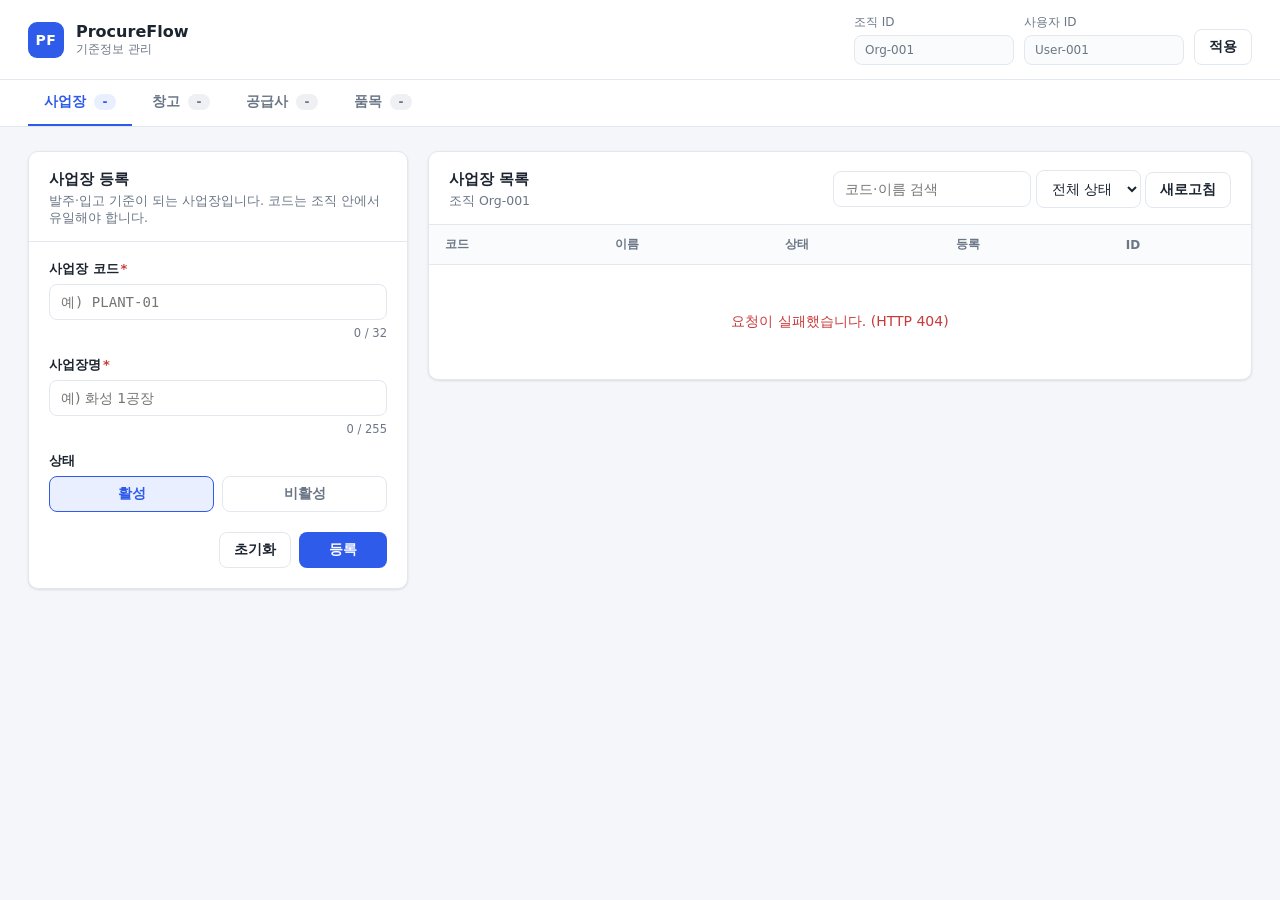
==== front/index.html @ db867587 "feat(front): 기준정보 등록·조회 화면 추가 Co-authored-by: Cursor <cursoragent@cursor.com>" ====
<!doctype html>
<html lang="ko">
<head>
  <meta charset="utf-8">
  <meta name="viewport" content="width=device-width, initial-scale=1">
  <title>ProcureFlow · 기준정보 관리</title>
  <link rel="stylesheet" href="./styles.css">
</head>
<body>
  <header class="topbar">
    <div class="brand">
      <span class="brand-mark">PF</span>
      <div>
        <div class="brand-title">ProcureFlow</div>
        <div class="brand-sub">기준정보 관리</div>
      </div>
    </div>

    <form id="actor-form" class="actor" autocomplete="off">
      <label class="actor-field">
        <span>조직 ID</span>
        <input id="actor-org" name="orgId" maxlength="64" required placeholder="X-Org-Id">
      </label>
      <label class="actor-field">
        <span>사용자 ID</span>
        <input id="actor-user" name="userId" maxlength="64" required placeholder="X-User-Id">
      </label>
      <button type="submit" class="btn btn-ghost">적용</button>
    </form>
  </header>

  <nav id="tabs" class="tabs" role="tablist" aria-label="기준정보 종류"></nav>

  <main class="layout">
    <section class="card form-card" aria-labelledby="form-title">
      <div class="card-head">
        <div>
          <h2 id="form-title" class="card-title"></h2>
          <p id="form-desc" class="card-desc"></p>
        </div>
      </div>
      <form id="create-form" class="create-form" novalidate>
        <div id="form-fields" class="fields"></div>
        <div id="form-alert" class="alert" role="alert" hidden></div>
        <div class="form-actions">
          <button type="reset" class="btn btn-ghost">초기화</button>
          <button type="submit" id="submit-btn" class="btn btn-primary">등록</button>
        </div>
      </form>
    </section>

    <section class="card list-card" aria-labelledby="list-title">
      <div class="card-head">
        <div>
          <h2 id="list-title" class="card-title"></h2>
          <p id="list-count" class="card-desc"></p>
        </div>
        <div class="toolbar">
          <input id="search" type="search" class="input" placeholder="코드·이름 검색">
          <select id="status-filter" class="input">
            <option value="">전체 상태</option>
            <option value="ACTIVE">활성</option>
            <option value="INACTIVE">비활성</option>
          </select>
          <button type="button" id="refresh-btn" class="btn btn-ghost" title="새로고침">새로고침</button>
        </div>
      </div>
      <div class="table-wrap">
        <table class="table">
          <thead id="list-head"></thead>
          <tbody id="list-body"></tbody>
        </table>
        <div id="list-empty" class="empty" hidden></div>
      </div>
    </section>
  </main>

  <div id="toasts" class="toasts" aria-live="polite"></div>

  <script type="module" src="./app.js"></script>
</body>
</html>
---- front/styles.css ----
:root {
  --bg: #f4f6fa;
  --surface: #ffffff;
  --border: #e3e7ee;
  --text: #1c2430;
  --muted: #6b7686;
  --primary: #2f5bea;
  --primary-hover: #2449c4;
  --primary-soft: #e9efff;
  --success: #12855b;
  --success-soft: #e3f6ee;
  --danger: #c93a3a;
  --danger-soft: #fdecec;
  --neutral-soft: #eef0f4;
  --radius: 10px;
  --shadow: 0 1px 2px rgba(16, 24, 40, 0.05), 0 1px 3px rgba(16, 24, 40, 0.06);
  font-family: "Pretendard", "Apple SD Gothic Neo", "Malgun Gothic", system-ui, sans-serif;
  color: var(--text);
  background: var(--bg);
}

* { box-sizing: border-box; }

body { margin: 0; min-height: 100vh; font-size: 14px; }

button, input, select { font: inherit; color: inherit; }

/* 상단바 */
.topbar {
  display: flex;
  align-items: center;
  justify-content: space-between;
  gap: 16px;
  padding: 14px 28px;
  background: var(--surface);
  border-bottom: 1px solid var(--border);
  flex-wrap: wrap;
}

.brand { display: flex; align-items: center; gap: 12px; }

.brand-mark {
  display: grid;
  place-items: center;
  width: 36px;
  height: 36px;
  border-radius: 9px;
  background: var(--primary);
  color: #fff;
  font-weight: 700;
  letter-spacing: 0.5px;
}

.brand-title { font-weight: 700; font-size: 16px; }
.brand-sub { color: var(--muted); font-size: 12px; }

.actor { display: flex; align-items: flex-end; gap: 10px; flex-wrap: wrap; }

.actor-field { display: flex; flex-direction: column; gap: 4px; font-size: 12px; color: var(--muted); }

.actor-field input {
  width: 160px;
  padding: 7px 10px;
  border: 1px solid var(--border);
  border-radius: 8px;
  background: #fafbfc;
}

/* 탭 */
.tabs {
  display: flex;
  gap: 4px;
  padding: 0 28px;
  background: var(--surface);
  border-bottom: 1px solid var(--border);
  overflow-x: auto;
}

.tab {
  display: flex;
  align-items: center;
  gap: 8px;
  padding: 13px 16px;
  border: 0;
  border-bottom: 2px solid transparent;
  background: none;
  color: var(--muted);
  font-weight: 600;
  cursor: pointer;
  white-space: nowrap;
}

.tab:hover { color: var(--text); }

.tab[aria-selected="true"] { color: var(--primary); border-bottom-color: var(--primary); }

.tab-count {
  min-width: 22px;
  padding: 1px 7px;
  border-radius: 999px;
  background: var(--neutral-soft);
  color: var(--muted);
  font-size: 12px;
  text-align: center;
}

.tab[aria-selected="true"] .tab-count { background: var(--primary-soft); color: var(--primary); }

/* 레이아웃 */
.layout {
  display: grid;
  grid-template-columns: minmax(300px, 380px) 1fr;
  gap: 20px;
  padding: 24px 28px 40px;
  align-items: start;
}

@media (max-width: 960px) {
  .layout { grid-template-columns: 1fr; }
}

.card {
  background: var(--surface);
  border: 1px solid var(--border);
  border-radius: var(--radius);
  box-shadow: var(--shadow);
  min-width: 0;
}

.card-head {
  display: flex;
  justify-content: space-between;
  align-items: flex-start;
  gap: 12px;
  padding: 18px 20px 14px;
  border-bottom: 1px solid var(--border);
  flex-wrap: wrap;
}

.card-title { margin: 0; font-size: 15px; }
.card-desc { margin: 4px 0 0; color: var(--muted); font-size: 12.5px; }

/* 폼 */
.create-form { padding: 18px 20px 20px; }

.fields { display: flex; flex-direction: column; gap: 16px; }

.field { display: flex; flex-direction: column; gap: 6px; }

.field-label { font-weight: 600; font-size: 13px; }
.field-label .req { color: var(--danger); margin-left: 2px; }

.field-hint { color: var(--muted); font-size: 12px; }
.field-error { color: var(--danger); font-size: 12px; }

.field-meta { display: flex; justify-content: space-between; gap: 8px; }
.field-counter { color: var(--muted); font-size: 11.5px; margin-left: auto; }

.input {
  width: 100%;
  padding: 9px 11px;
  border: 1px solid var(--border);
  border-radius: 8px;
  background: #fff;
  outline: none;
  transition: border-color 0.15s, box-shadow 0.15s;
}

.toolbar .input { width: auto; }

.input:focus { border-color: var(--primary); box-shadow: 0 0 0 3px var(--primary-soft); }

.field.invalid .input { border-color: var(--danger); }
.field.invalid .input:focus { box-shadow: 0 0 0 3px var(--danger-soft); }

.input.mono, .mono { font-family: ui-monospace, "SFMono-Regular", Consolas, monospace; }

.segmented { display: flex; gap: 8px; }

.segmented label {
  flex: 1;
  display: flex;
  align-items: center;
  justify-content: center;
  gap: 6px;
  padding: 8px 10px;
  border: 1px solid var(--border);
  border-radius: 8px;
  cursor: pointer;
  font-weight: 600;
  color: var(--muted);
}

.segmented input { position: absolute; opacity: 0; pointer-events: none; }

.segmented label:has(input:checked) { border-color: var(--primary); background: var(--primary-soft); color: var(--primary); }
.segmented label:has(input:focus-visible) { box-shadow: 0 0 0 3px var(--primary-soft); }

.switch { display: flex; align-items: center; gap: 10px; cursor: pointer; user-select: none; }

.switch input { width: 18px; height: 18px; accent-color: var(--primary); }

.form-actions { display: flex; justify-content: flex-end; gap: 8px; margin-top: 20px; }

.alert {
  margin-top: 16px;
  padding: 10px 12px;
  border-radius: 8px;
  background: var(--danger-soft);
  color: var(--danger);
  font-size: 13px;
  line-height: 1.5;
}

.alert.info { background: var(--primary-soft); color: var(--primary); }

.alert a { color: inherit; font-weight: 700; }

/* 버튼 */
.btn {
  padding: 8px 14px;
  border: 1px solid transparent;
  border-radius: 8px;
  font-weight: 600;
  cursor: pointer;
  transition: background 0.15s, border-color 0.15s;
  white-space: nowrap;
}

.btn:disabled { opacity: 0.55; cursor: not-allowed; }

.btn-primary { background: var(--primary); color: #fff; min-width: 88px; }
.btn-primary:hover:not(:disabled) { background: var(--primary-hover); }

.btn-ghost { background: #fff; border-color: var(--border); color: var(--text); }
.btn-ghost:hover:not(:disabled) { background: #f6f7f9; }

/* 테이블 */
.table-wrap { overflow-x: auto; }

.table { width: 100%; border-collapse: collapse; }

.table th, .table td {
  padding: 11px 16px;
  text-align: left;
  border-bottom: 1px solid var(--border);
  white-space: nowrap;
}

.table th {
  position: sticky;
  top: 0;
  background: #fafbfc;
  color: var(--muted);
  font-size: 12px;
  font-weight: 600;
}

.table tbody tr:hover { background: #fafbff; }

.table tbody tr.flash { animation: flash 2.4s ease-out; }

@keyframes flash {
  0% { background: var(--success-soft); }
  100% { background: transparent; }
}

.cell-sub { display: block; color: var(--muted); font-size: 11.5px; margin-top: 2px; }

.badge {
  display: inline-flex;
  align-items: center;
  gap: 5px;
  padding: 2px 9px;
  border-radius: 999px;
  font-size: 12px;
  font-weight: 600;
}

.badge::before { content: ""; width: 6px; height: 6px; border-radius: 50%; background: currentColor; }

.badge.active { background: var(--success-soft); color: var(--success); }
.badge.inactive { background: var(--neutral-soft); color: var(--muted); }
.badge.danger { background: var(--danger-soft); color: var(--danger); }

.empty { padding: 48px 20px; text-align: center; color: var(--muted); }

.empty.error { color: var(--danger); }

/* 토스트 */
.toasts {
  position: fixed;
  right: 24px;
  bottom: 24px;
  display: flex;
  flex-direction: column;
  gap: 8px;
  z-index: 10;
}

.toast {
  min-width: 260px;
  max-width: 420px;
  padding: 12px 14px;
  border-radius: 8px;
  background: #1c2430;
  color: #fff;
  box-shadow: 0 8px 24px rgba(16, 24, 40, 0.18);
  font-size: 13px;
  animation: toast-in 0.2s ease-out;
}

.toast.success { background: var(--success); }
.toast.error { background: var(--danger); }

@keyframes toast-in {
  from { transform: translateY(8px); opacity: 0; }
  to { transform: translateY(0); opacity: 1; }
}
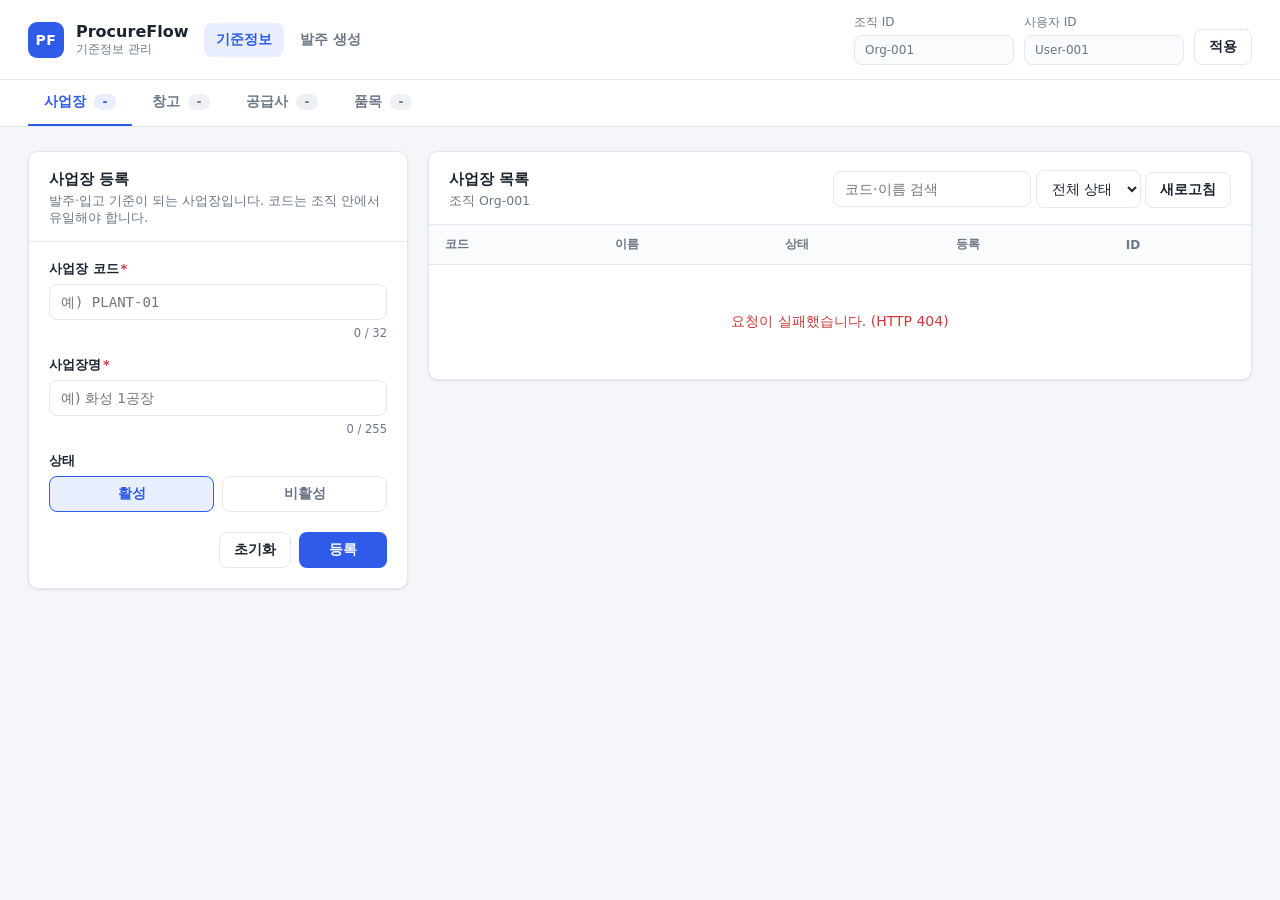
==== commit 8b7854c6: "feat(front): 발주 생성 화면 추가 및 front 가이드 문서 반영 Co-authored-by: Cursor <cursoragent@cursor.com>" ====
--- a/front/index.html
+++ b/front/index.html
@@ -15,6 +15,11 @@
         <div class="brand-sub">기준정보 관리</div>
       </div>
     </div>
+
+    <nav class="nav" aria-label="화면">
+      <a href="./index.html" aria-current="page">기준정보</a>
+      <a href="./purchase-order.html">발주 생성</a>
+    </nav>
 
     <form id="actor-form" class="actor" autocomplete="off">
       <label class="actor-field">
--- a/front/styles.css
+++ b/front/styles.css
@@ -54,6 +54,20 @@
 .brand-title { font-weight: 700; font-size: 16px; }
 .brand-sub { color: var(--muted); font-size: 12px; }
 
+.nav { display: flex; gap: 4px; margin-right: auto; }
+
+.nav a {
+  padding: 8px 12px;
+  border-radius: 8px;
+  color: var(--muted);
+  font-weight: 600;
+  text-decoration: none;
+}
+
+.nav a:hover { background: var(--neutral-soft); color: var(--text); }
+
+.nav a[aria-current="page"] { background: var(--primary-soft); color: var(--primary); }
+
 .actor { display: flex; align-items: flex-end; gap: 10px; flex-wrap: wrap; }
 
 .actor-field { display: flex; flex-direction: column; gap: 4px; font-size: 12px; color: var(--muted); }
@@ -146,6 +160,7 @@
 .fields { display: flex; flex-direction: column; gap: 16px; }
 
 .field { display: flex; flex-direction: column; gap: 6px; }
+.field[hidden] { display: none; }
 
 .field-label { font-weight: 600; font-size: 13px; }
 .field-label .req { color: var(--danger); margin-left: 2px; }
@@ -282,6 +297,184 @@
 .badge.active { background: var(--success-soft); color: var(--success); }
 .badge.inactive { background: var(--neutral-soft); color: var(--muted); }
 .badge.danger { background: var(--danger-soft); color: var(--danger); }
+
+.badge.info { background: var(--primary-soft); color: var(--primary); }
+
+/* 발주 생성 */
+.po-page { max-width: 1440px; margin: 0 auto; padding: 24px 28px 48px; }
+
+.page-head { display: flex; justify-content: space-between; align-items: flex-end; gap: 16px; margin-bottom: 18px; flex-wrap: wrap; }
+.page-title { margin: 0; font-size: 22px; letter-spacing: -0.3px; }
+.page-desc { margin: 6px 0 0; color: var(--muted); }
+
+#master-alert { margin: 0 0 18px; }
+
+.po-layout { display: grid; grid-template-columns: minmax(0, 1fr) 340px; gap: 20px; align-items: start; }
+
+@media (max-width: 1100px) {
+  .po-layout { grid-template-columns: 1fr; }
+}
+
+.po-form { display: flex; flex-direction: column; gap: 16px; min-width: 0; }
+
+.step-head { display: flex; align-items: flex-start; gap: 12px; padding: 18px 20px 14px; border-bottom: 1px solid var(--border); }
+
+.step-no {
+  flex: none;
+  display: grid;
+  place-items: center;
+  width: 26px;
+  height: 26px;
+  border-radius: 50%;
+  background: var(--primary-soft);
+  color: var(--primary);
+  font-size: 13px;
+  font-weight: 700;
+}
+
+.optional { margin-left: 6px; padding: 1px 7px; border-radius: 999px; background: var(--neutral-soft); color: var(--muted); font-size: 11.5px; font-weight: 600; vertical-align: 1px; }
+
+.step-body { padding: 18px 20px 20px; }
+
+.grid-3 { display: grid; grid-template-columns: repeat(3, minmax(0, 1fr)); gap: 16px; }
+
+.span-2 { grid-column: span 2; }
+.span-all { grid-column: 1 / -1; }
+
+@media (max-width: 760px) {
+  .grid-3 { grid-template-columns: 1fr; }
+  .span-2 { grid-column: auto; }
+}
+
+textarea.input { resize: vertical; }
+
+.input.num, .num { text-align: right; font-variant-numeric: tabular-nums; }
+
+.btn-sm { padding: 5px 10px; font-size: 12.5px; }
+.btn-block { width: 100%; }
+.btn-primary.btn-block { padding: 12px 14px; font-size: 15px; }
+
+.btn-dashed {
+  width: 100%;
+  padding: 10px 14px;
+  border: 1px dashed #c9d1de;
+  border-radius: 8px;
+  background: #fff;
+  color: var(--primary);
+  font-weight: 600;
+  cursor: pointer;
+}
+
+.btn-dashed:hover { border-color: var(--primary); background: var(--primary-soft); }
+
+.btn-icon {
+  width: 30px;
+  height: 30px;
+  border: 1px solid transparent;
+  border-radius: 8px;
+  background: none;
+  color: var(--muted);
+  font-size: 18px;
+  line-height: 1;
+  cursor: pointer;
+}
+
+.btn-icon:hover:not(:disabled) { background: var(--danger-soft); color: var(--danger); }
+.btn-icon:disabled { opacity: 0.3; cursor: not-allowed; }
+
+/* 품목 표 */
+.line-row {
+  display: grid;
+  grid-template-columns: 28px minmax(200px, 1fr) 110px 80px 130px 130px 92px;
+  gap: 10px;
+  align-items: start;
+  padding: 12px 20px;
+}
+
+.line-row-head {
+  padding-top: 10px;
+  padding-bottom: 10px;
+  background: #fafbfc;
+  border-bottom: 1px solid var(--border);
+  color: var(--muted);
+  font-size: 12px;
+  font-weight: 600;
+}
+
+.line { border-bottom: 1px solid var(--border); }
+.line.open { background: #fafbff; }
+
+.line-no { padding-top: 10px; color: var(--muted); font-weight: 700; text-align: center; }
+
+.line-item { display: flex; flex-direction: column; gap: 4px; min-width: 0; }
+
+.line-meta { color: var(--muted); font-size: 11.5px; padding-left: 2px; }
+
+.line-amount { padding-top: 10px; font-weight: 700; white-space: nowrap; overflow: hidden; text-overflow: ellipsis; }
+
+.line-actions { display: flex; justify-content: flex-end; align-items: center; gap: 4px; padding-top: 3px; }
+
+.line .field { gap: 4px; }
+
+.line-detail {
+  display: grid;
+  grid-template-columns: repeat(auto-fill, minmax(160px, 1fr));
+  gap: 12px 14px;
+  margin: 0 20px 14px 58px;
+  padding: 14px 16px;
+  border: 1px solid var(--border);
+  border-radius: 8px;
+  background: #fff;
+}
+
+.line-detail[hidden] { display: none; }
+
+.step-foot { padding: 14px 20px 18px; }
+
+@media (max-width: 900px) {
+  .line-row { grid-template-columns: 28px 1fr 1fr; }
+  .line-row-head { display: none; }
+  .line-item { grid-column: 2 / -1; }
+  .line-amount, .line-actions { grid-column: 2 / -1; }
+  .line-detail { margin-left: 20px; }
+}
+
+/* 요약 */
+.po-aside { display: flex; flex-direction: column; gap: 16px; position: sticky; top: 16px; }
+
+@media (max-width: 1100px) {
+  .po-aside { position: static; }
+}
+
+.summary { display: flex; flex-direction: column; gap: 12px; padding: 18px 20px 20px; }
+
+.summary-list { display: flex; flex-direction: column; gap: 8px; margin: 0; }
+.summary-list div { display: flex; justify-content: space-between; gap: 12px; }
+.summary-list dt { color: var(--muted); flex: none; }
+.summary-list dd { margin: 0; text-align: right; font-weight: 600; overflow-wrap: anywhere; }
+
+.summary-list.amounts { padding-top: 12px; border-top: 1px dashed var(--border); }
+.summary-list .total { padding-top: 8px; margin-top: 2px; border-top: 1px solid var(--border); }
+.summary-list .total dt { color: var(--text); font-weight: 700; }
+.summary-list .total dd { color: var(--primary); font-size: 20px; font-weight: 800; }
+
+.summary .alert { margin-top: 0; }
+
+.recent-head { display: flex; justify-content: space-between; align-items: baseline; padding: 16px 20px 12px; border-bottom: 1px solid var(--border); }
+
+.recent-item { display: flex; flex-direction: column; gap: 4px; padding: 12px 20px; border-bottom: 1px solid var(--border); }
+.recent-item:last-child { border-bottom: 0; }
+.recent-item.flash { animation: flash 2.4s ease-out; }
+
+.recent-top { display: flex; justify-content: space-between; align-items: center; gap: 8px; }
+.recent-number { font-weight: 700; }
+.recent-sub { font-size: 12.5px; }
+.recent-sub.muted { display: flex; justify-content: space-between; gap: 8px; color: var(--muted); }
+
+.link-btn { padding: 0; border: 0; background: none; color: var(--primary); font-size: 12px; font-weight: 600; cursor: pointer; }
+.link-btn:hover { text-decoration: underline; }
+
+.empty.small { padding: 28px 20px; font-size: 13px; }
 
 .empty { padding: 48px 20px; text-align: center; color: var(--muted); }
 
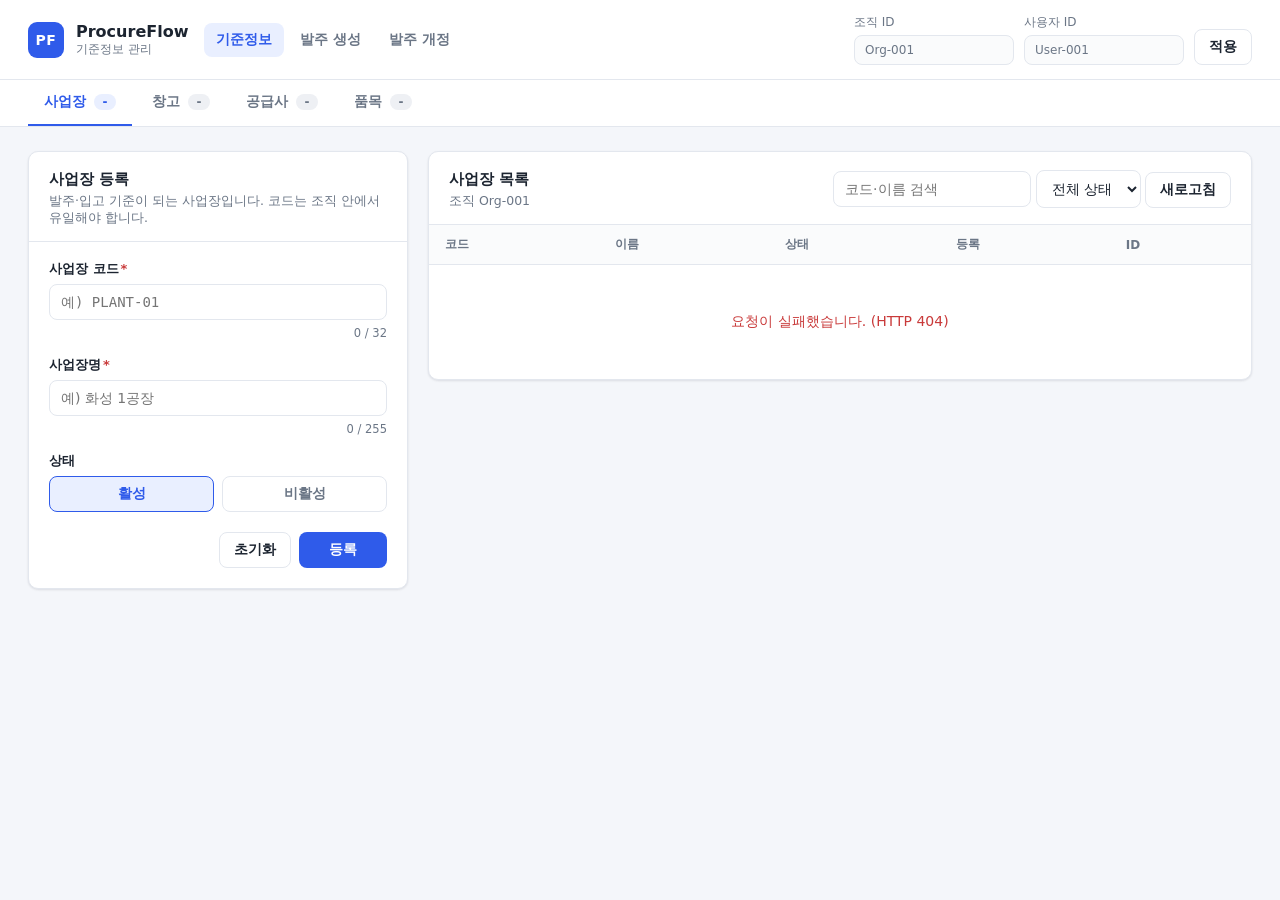
==== commit faafbd6b: "feat(front): 발주 개정 초안 작성·이력 조회 화면 추가 및 front 가이드 문서 반영 - purchase-order-revision.html/js: 발주 ID 로 개정" ====
--- a/front/index.html
+++ b/front/index.html
@@ -19,6 +19,7 @@
     <nav class="nav" aria-label="화면">
       <a href="./index.html" aria-current="page">기준정보</a>
       <a href="./purchase-order.html">발주 생성</a>
+      <a href="./purchase-order-revision.html">발주 개정</a>
     </nav>
 
     <form id="actor-form" class="actor" autocomplete="off">
--- a/front/styles.css
+++ b/front/styles.css
@@ -510,3 +510,97 @@
   from { transform: translateY(8px); opacity: 0; }
   to { transform: translateY(0); opacity: 1; }
 }
+
+/* 발주 개정 */
+.revision-page { max-width: 1500px; }
+
+.revision-lookup {
+  display: flex;
+  align-items: flex-end;
+  gap: 20px;
+  padding: 18px 20px;
+  margin-bottom: 18px;
+  flex-wrap: wrap;
+}
+
+.lookup-form { display: flex; align-items: flex-end; gap: 10px; flex: 1; min-width: 320px; }
+.lookup-id { flex: 1; }
+.revision-lookup > .alert { flex-basis: 100%; margin: 0; }
+
+.revision-workspace {
+  display: grid;
+  grid-template-columns: minmax(260px, 330px) minmax(0, 1fr);
+  gap: 18px;
+  align-items: start;
+}
+
+.revision-history { position: sticky; top: 16px; }
+.revision-list { display: flex; flex-direction: column; }
+
+.revision-item {
+  display: grid;
+  grid-template-columns: auto auto 1fr;
+  gap: 6px 10px;
+  align-items: center;
+  padding: 12px 16px;
+  border: 0;
+  border-bottom: 1px solid var(--border);
+  background: #fff;
+  text-align: left;
+  cursor: pointer;
+}
+
+.revision-item:hover, .revision-item.selected { background: #f7f9ff; }
+.revision-item.selected { box-shadow: inset 3px 0 var(--primary); }
+.revision-number { font-weight: 700; }
+.revision-reason { grid-column: 1 / -1; font-size: 12.5px; }
+.revision-by { grid-column: 1 / -1; color: var(--muted); font-size: 11.5px; }
+
+.revision-detail { min-height: 230px; }
+.snapshot-summary { padding: 14px 20px; background: var(--primary-soft); color: var(--primary); font-weight: 600; }
+.snapshot-grid { display: grid; grid-template-columns: 1fr 1fr; gap: 0; }
+.snapshot-grid > article { min-width: 0; padding: 16px 20px 20px; }
+.snapshot-grid > article + article { border-left: 1px solid var(--border); }
+.snapshot-grid h3 { margin: 0 0 12px; font-size: 14px; }
+.snapshot-terms { display: grid; gap: 7px; margin: 0 0 14px; }
+.snapshot-terms div { display: flex; justify-content: space-between; gap: 10px; }
+.snapshot-terms dt { color: var(--muted); }
+.snapshot-terms dd { margin: 0; text-align: right; overflow-wrap: anywhere; }
+.snapshot-lines { display: flex; flex-direction: column; gap: 8px; }
+.snapshot-line { padding: 9px 10px; border: 1px solid var(--border); border-radius: 8px; }
+.snapshot-line > span { display: block; margin-top: 3px; }
+.snapshot-line.cancelled { background: var(--danger-soft); opacity: 0.72; text-decoration: line-through; }
+
+.revision-form { grid-column: 1 / -1; display: flex; flex-direction: column; gap: 16px; }
+.read-only-box { min-height: 39px; padding: 9px 11px; border: 1px solid var(--border); border-radius: 8px; background: #f7f8fa; color: var(--muted); overflow-wrap: anywhere; }
+.revision-lines { display: flex; flex-direction: column; }
+.revision-line { padding: 16px 20px; border-bottom: 1px solid var(--border); }
+.revision-line.cancelled { background: var(--danger-soft); }
+.revision-line.cancelled .revision-line-fields { opacity: 0.45; pointer-events: none; }
+.revision-line-head { display: grid; grid-template-columns: minmax(130px, auto) minmax(240px, 1fr) auto auto; gap: 12px; align-items: center; margin-bottom: 14px; }
+.revision-line-item { min-width: 0; }
+.revision-line-fields { display: grid; grid-template-columns: repeat(5, minmax(130px, 1fr)); gap: 12px; }
+.cancel-toggle { display: flex; align-items: center; gap: 6px; white-space: nowrap; color: var(--danger); font-weight: 600; }
+.cancel-toggle input { width: 17px; height: 17px; accent-color: var(--danger); }
+.revision-submit { display: grid; grid-template-columns: 1fr auto; align-items: center; gap: 12px 20px; padding: 18px 20px; }
+.revision-submit .alert { grid-column: 1 / -1; margin: 0; }
+.revision-actions { display: flex; gap: 8px; }
+
+@media (max-width: 1100px) {
+  .revision-workspace { grid-template-columns: 1fr; }
+  .revision-history { position: static; }
+  .revision-form { grid-column: auto; }
+  .revision-line-fields { grid-template-columns: repeat(3, minmax(130px, 1fr)); }
+}
+
+@media (max-width: 760px) {
+  .lookup-form { min-width: 100%; flex-wrap: wrap; }
+  .lookup-id { flex-basis: 100%; }
+  .snapshot-grid { grid-template-columns: 1fr; }
+  .snapshot-grid > article + article { border-left: 0; border-top: 1px solid var(--border); }
+  .revision-line-head { grid-template-columns: 1fr auto; }
+  .revision-line-item { grid-column: 1 / -1; grid-row: 2; }
+  .revision-line-fields { grid-template-columns: 1fr 1fr; }
+  .revision-submit { grid-template-columns: 1fr; }
+  .revision-actions { flex-direction: column; }
+}
